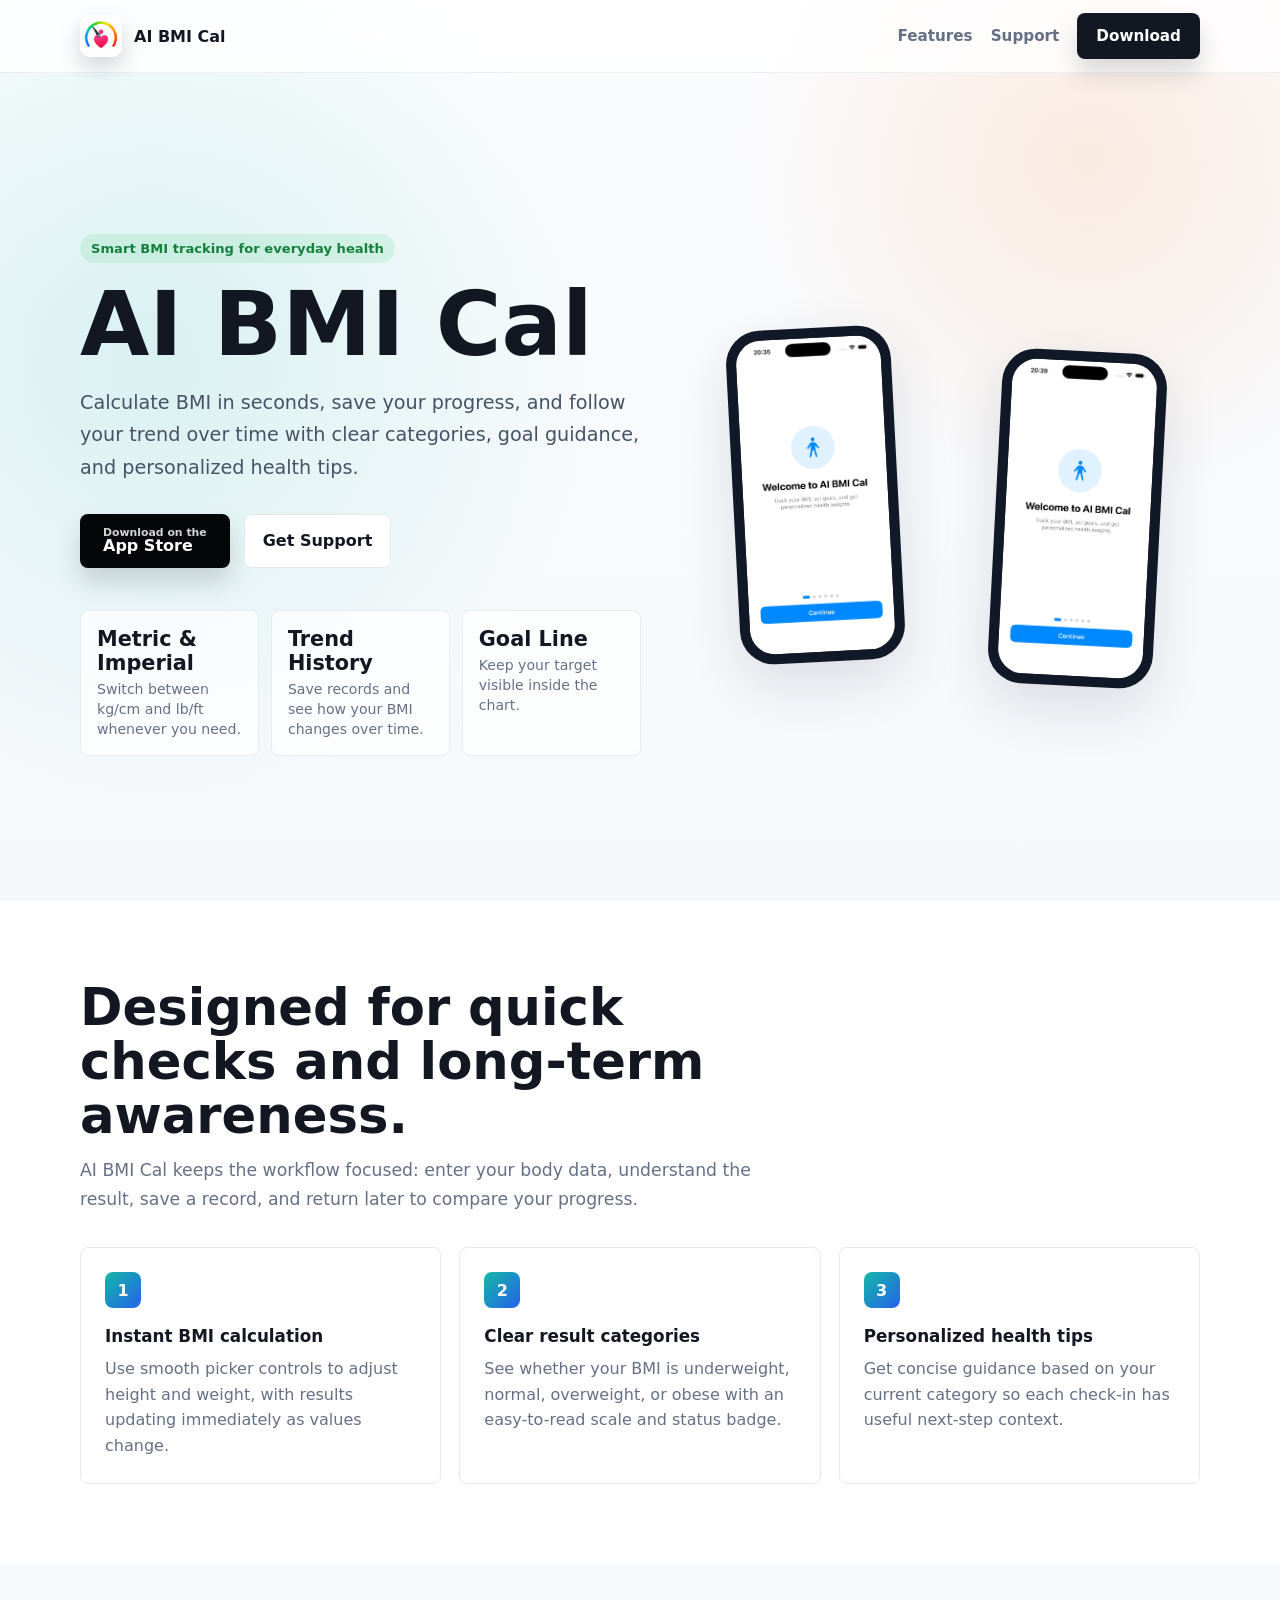
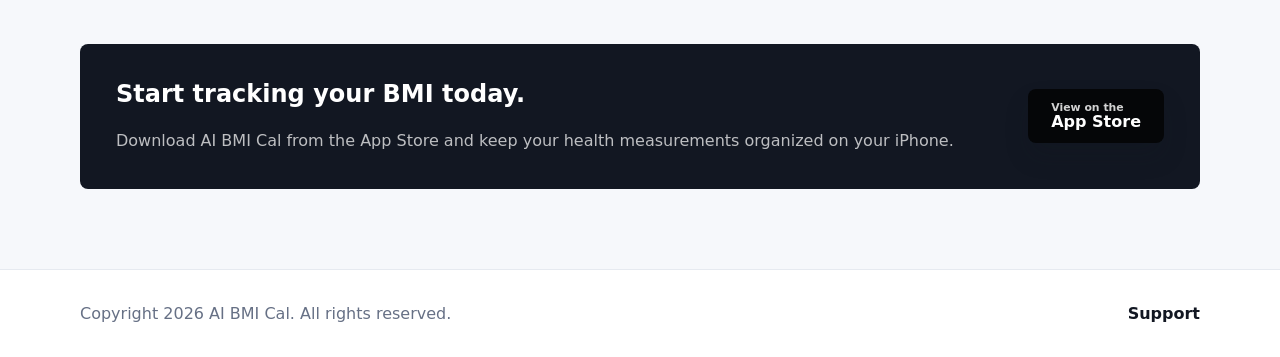
==== index.html @ 84063ee1 "first commit" ====
<!doctype html>
<html lang="en">
  <head>
    <meta charset="utf-8">
    <meta name="viewport" content="width=device-width, initial-scale=1">
    <meta name="description" content="AI BMI Cal helps you calculate BMI, track trends, set goals, and understand your weight changes with simple health insights.">
    <title>AI BMI Cal - BMI Calculator and Weight Trend Tracker</title>
    <link rel="stylesheet" href="styles.css">
  </head>
  <body>
    <header class="site-header">
      <nav class="nav" aria-label="Main navigation">
        <a class="brand" href="index.html">
          <img src="assets/app-icon.png" alt="AI BMI Cal app icon">
          <span>AI BMI Cal</span>
        </a>
        <div class="nav-links">
          <a href="#features">Features</a>
          <a href="support.html">Support</a>
          <a class="button" href="https://apps.apple.com/app/id6768542067" aria-label="Download AI BMI Cal on the App Store">Download</a>
        </div>
      </nav>
    </header>

    <main>
      <section class="hero">
        <div>
          <p class="eyebrow">Smart BMI tracking for everyday health</p>
          <h1>AI BMI Cal</h1>
          <p class="lead">
            Calculate BMI in seconds, save your progress, and follow your trend over time with clear categories, goal guidance, and personalized health tips.
          </p>
          <div class="actions">
            <a class="button store" href="https://apps.apple.com/app/id6768542067" aria-label="Download AI BMI Cal on the App Store">
              <span><small>Download on the</small>App Store</span>
            </a>
            <a class="button secondary" href="support.html">Get Support</a>
          </div>
          <div class="trust-row" aria-label="App highlights">
            <div class="metric">
              <strong>Metric & Imperial</strong>
              <span>Switch between kg/cm and lb/ft whenever you need.</span>
            </div>
            <div class="metric">
              <strong>Trend History</strong>
              <span>Save records and see how your BMI changes over time.</span>
            </div>
            <div class="metric">
              <strong>Goal Line</strong>
              <span>Keep your target visible inside the chart.</span>
            </div>
          </div>
        </div>
        <div class="phone-stage" aria-label="AI BMI Cal screenshots">
          <figure class="phone">
            <img src="assets/onboarding.png" alt="AI BMI Cal onboarding screen">
          </figure>
          <figure class="phone">
            <img src="assets/calculator.png" alt="AI BMI Cal BMI calculator screen">
          </figure>
        </div>
      </section>

      <section id="features" class="section">
        <div class="section-inner">
          <div class="section-heading">
            <h2>Designed for quick checks and long-term awareness.</h2>
            <p>AI BMI Cal keeps the workflow focused: enter your body data, understand the result, save a record, and return later to compare your progress.</p>
          </div>
          <div class="feature-grid">
            <article class="feature">
              <span class="icon-mark">1</span>
              <strong>Instant BMI calculation</strong>
              <p>Use smooth picker controls to adjust height and weight, with results updating immediately as values change.</p>
            </article>
            <article class="feature">
              <span class="icon-mark">2</span>
              <strong>Clear result categories</strong>
              <p>See whether your BMI is underweight, normal, overweight, or obese with an easy-to-read scale and status badge.</p>
            </article>
            <article class="feature">
              <span class="icon-mark">3</span>
              <strong>Personalized health tips</strong>
              <p>Get concise guidance based on your current category so each check-in has useful next-step context.</p>
            </article>
          </div>
        </div>
      </section>

      <section class="section alt">
        <div class="section-inner">
          <div class="cta-band">
            <div>
              <h2>Start tracking your BMI today.</h2>
              <p>Download AI BMI Cal from the App Store and keep your health measurements organized on your iPhone.</p>
            </div>
            <a class="button store" href="https://apps.apple.com/app/id6768542067" aria-label="Open AI BMI Cal on the App Store">
              <span><small>View on the</small>App Store</span>
            </a>
          </div>
        </div>
      </section>
    </main>

    <footer class="site-footer">
      <div class="footer-inner">
        <span>Copyright 2026 AI BMI Cal. All rights reserved.</span>
        <a href="support.html">Support</a>
      </div>
    </footer>
  </body>
</html>
---- styles.css ----
:root {
  color-scheme: light;
  --ink: #121722;
  --muted: #667085;
  --line: #e6eaf0;
  --paper: #ffffff;
  --soft: #f6f8fb;
  --green: #22c55e;
  --teal: #14b8a6;
  --blue: #2563eb;
  --orange: #f97316;
  --shadow: 0 20px 55px rgba(17, 24, 39, 0.12);
}

* {
  box-sizing: border-box;
}

html {
  scroll-behavior: smooth;
}

body {
  margin: 0;
  font-family: Inter, ui-sans-serif, system-ui, -apple-system, BlinkMacSystemFont, "Segoe UI", sans-serif;
  color: var(--ink);
  background:
    radial-gradient(circle at 12% 18%, rgba(20, 184, 166, 0.14), transparent 28rem),
    radial-gradient(circle at 85% 8%, rgba(249, 115, 22, 0.12), transparent 22rem),
    linear-gradient(180deg, #fbfcfe 0%, #eef3f8 100%);
}

a {
  color: inherit;
}

.site-header {
  position: sticky;
  top: 0;
  z-index: 10;
  border-bottom: 1px solid rgba(230, 234, 240, 0.74);
  background: rgba(255, 255, 255, 0.82);
  backdrop-filter: blur(18px);
}

.nav {
  width: min(1120px, calc(100% - 32px));
  min-height: 72px;
  margin: 0 auto;
  display: flex;
  align-items: center;
  justify-content: space-between;
  gap: 20px;
}

.brand {
  display: inline-flex;
  align-items: center;
  gap: 12px;
  text-decoration: none;
  font-weight: 800;
  letter-spacing: 0;
}

.brand img {
  width: 42px;
  height: 42px;
  border-radius: 10px;
  box-shadow: 0 10px 22px rgba(18, 23, 34, 0.18);
}

.nav-links {
  display: flex;
  align-items: center;
  gap: 18px;
  color: var(--muted);
  font-size: 0.95rem;
  font-weight: 650;
}

.nav-links a {
  text-decoration: none;
}

.button {
  display: inline-flex;
  align-items: center;
  justify-content: center;
  gap: 9px;
  min-height: 46px;
  padding: 0 18px;
  border-radius: 8px;
  border: 1px solid transparent;
  background: var(--ink);
  color: #fff;
  text-decoration: none;
  font-weight: 760;
  box-shadow: 0 14px 24px rgba(18, 23, 34, 0.16);
}

.button.secondary {
  background: var(--paper);
  color: var(--ink);
  border-color: var(--line);
  box-shadow: none;
}

.button.store {
  background: #050608;
  min-height: 54px;
  padding: 0 22px;
}

.button.store span {
  display: grid;
  line-height: 1.05;
  text-align: left;
}

.button.store small {
  font-size: 0.68rem;
  font-weight: 650;
  opacity: 0.82;
}

.hero {
  width: min(1120px, calc(100% - 32px));
  min-height: calc(100vh - 72px);
  margin: 0 auto;
  padding: 62px 0 46px;
  display: grid;
  grid-template-columns: minmax(0, 1.05fr) minmax(300px, 0.95fr);
  align-items: center;
  gap: 52px;
}

.eyebrow {
  display: inline-flex;
  width: fit-content;
  margin: 0 0 18px;
  padding: 7px 11px;
  border-radius: 999px;
  background: rgba(34, 197, 94, 0.12);
  color: #15803d;
  font-size: 0.82rem;
  font-weight: 760;
}

h1,
h2,
h3,
p {
  margin-top: 0;
}

h1 {
  max-width: 720px;
  margin-bottom: 20px;
  font-size: clamp(3rem, 7vw, 5.8rem);
  line-height: 0.96;
  letter-spacing: 0;
}

.lead {
  max-width: 650px;
  color: #465364;
  font-size: 1.2rem;
  line-height: 1.68;
}

.actions {
  display: flex;
  flex-wrap: wrap;
  gap: 14px;
  margin-top: 30px;
}

.trust-row {
  display: grid;
  grid-template-columns: repeat(3, minmax(0, 1fr));
  gap: 12px;
  margin-top: 42px;
  max-width: 650px;
}

.metric {
  padding: 16px;
  border-radius: 8px;
  background: rgba(255, 255, 255, 0.72);
  border: 1px solid rgba(230, 234, 240, 0.9);
}

.metric strong {
  display: block;
  font-size: 1.3rem;
  margin-bottom: 4px;
}

.metric span {
  color: var(--muted);
  font-size: 0.88rem;
  line-height: 1.35;
}

.phone-stage {
  display: grid;
  grid-template-columns: repeat(2, minmax(0, 1fr));
  gap: 18px;
  align-items: center;
}

.phone {
  border-radius: 34px;
  background: #111827;
  padding: 10px;
  box-shadow: var(--shadow);
  transform: rotate(-3deg);
}

.phone:nth-child(2) {
  margin-top: 62px;
  transform: rotate(3deg);
}

.phone img {
  display: block;
  width: 100%;
  border-radius: 25px;
  background: #fff;
}

.section {
  padding: 80px 0;
  background: var(--paper);
}

.section.alt {
  background: var(--soft);
}

.section-inner {
  width: min(1120px, calc(100% - 32px));
  margin: 0 auto;
}

.section-heading {
  max-width: 720px;
  margin-bottom: 34px;
}

.section-heading h2,
.support-hero h1 {
  margin-bottom: 14px;
  font-size: clamp(2rem, 4vw, 3.6rem);
  line-height: 1.05;
  letter-spacing: 0;
}

.section-heading p,
.support-hero p {
  color: var(--muted);
  font-size: 1.08rem;
  line-height: 1.65;
}

.feature-grid,
.support-grid {
  display: grid;
  grid-template-columns: repeat(3, minmax(0, 1fr));
  gap: 18px;
}

.feature,
.support-card,
.faq-item {
  border: 1px solid var(--line);
  border-radius: 8px;
  background: var(--paper);
  padding: 24px;
}

.feature strong,
.support-card strong,
.faq-item strong {
  display: block;
  margin-bottom: 10px;
  font-size: 1.05rem;
}

.feature p,
.support-card p,
.faq-item p {
  margin-bottom: 0;
  color: var(--muted);
  line-height: 1.6;
}

.icon-mark {
  display: inline-grid;
  place-items: center;
  width: 36px;
  height: 36px;
  margin-bottom: 18px;
  border-radius: 8px;
  color: #fff;
  font-weight: 900;
  background: linear-gradient(135deg, var(--teal), var(--blue));
}

.cta-band {
  display: grid;
  grid-template-columns: 1fr auto;
  gap: 24px;
  align-items: center;
  padding: 36px;
  border-radius: 8px;
  background: #121722;
  color: #fff;
}

.cta-band p {
  margin-bottom: 0;
  color: rgba(255, 255, 255, 0.72);
  line-height: 1.6;
}

.site-footer {
  padding: 34px 0;
  border-top: 1px solid var(--line);
  background: #fff;
  color: var(--muted);
}

.footer-inner {
  width: min(1120px, calc(100% - 32px));
  margin: 0 auto;
  display: flex;
  justify-content: space-between;
  gap: 20px;
  flex-wrap: wrap;
}

.footer-inner a {
  color: var(--ink);
  text-decoration: none;
  font-weight: 650;
}

.support-main {
  min-height: calc(100vh - 72px);
  padding: 70px 0 82px;
}

.support-hero {
  width: min(920px, calc(100% - 32px));
  margin: 0 auto 34px;
}

.support-grid,
.faq-list {
  width: min(920px, calc(100% - 32px));
  margin: 0 auto;
}

.support-grid {
  grid-template-columns: repeat(2, minmax(0, 1fr));
  margin-bottom: 22px;
}

.faq-list {
  display: grid;
  gap: 14px;
}

.contact {
  margin-top: 24px;
  padding: 24px;
  border-radius: 8px;
  background: #121722;
  color: #fff;
}

.contact p {
  color: rgba(255, 255, 255, 0.74);
}

@media (max-width: 840px) {
  .nav {
    min-height: 66px;
  }

  .nav-links {
    gap: 12px;
    font-size: 0.88rem;
  }

  .hero {
    grid-template-columns: 1fr;
    min-height: auto;
    padding-top: 42px;
  }

  .phone-stage {
    max-width: 560px;
  }

  .feature-grid,
  .support-grid,
  .trust-row {
    grid-template-columns: 1fr;
  }

  .cta-band {
    grid-template-columns: 1fr;
    padding: 26px;
  }
}

@media (max-width: 560px) {
  .nav {
    width: min(100% - 24px, 1120px);
  }

  .brand span {
    display: none;
  }

  .hero,
  .section-inner,
  .support-hero,
  .support-grid,
  .faq-list,
  .footer-inner {
    width: min(100% - 24px, 1120px);
  }

  h1 {
    font-size: 3rem;
  }

  .lead {
    font-size: 1.05rem;
  }

  .phone-stage {
    grid-template-columns: 1fr 1fr;
    gap: 10px;
  }

  .phone {
    border-radius: 24px;
    padding: 7px;
  }

  .phone img {
    border-radius: 18px;
  }
}
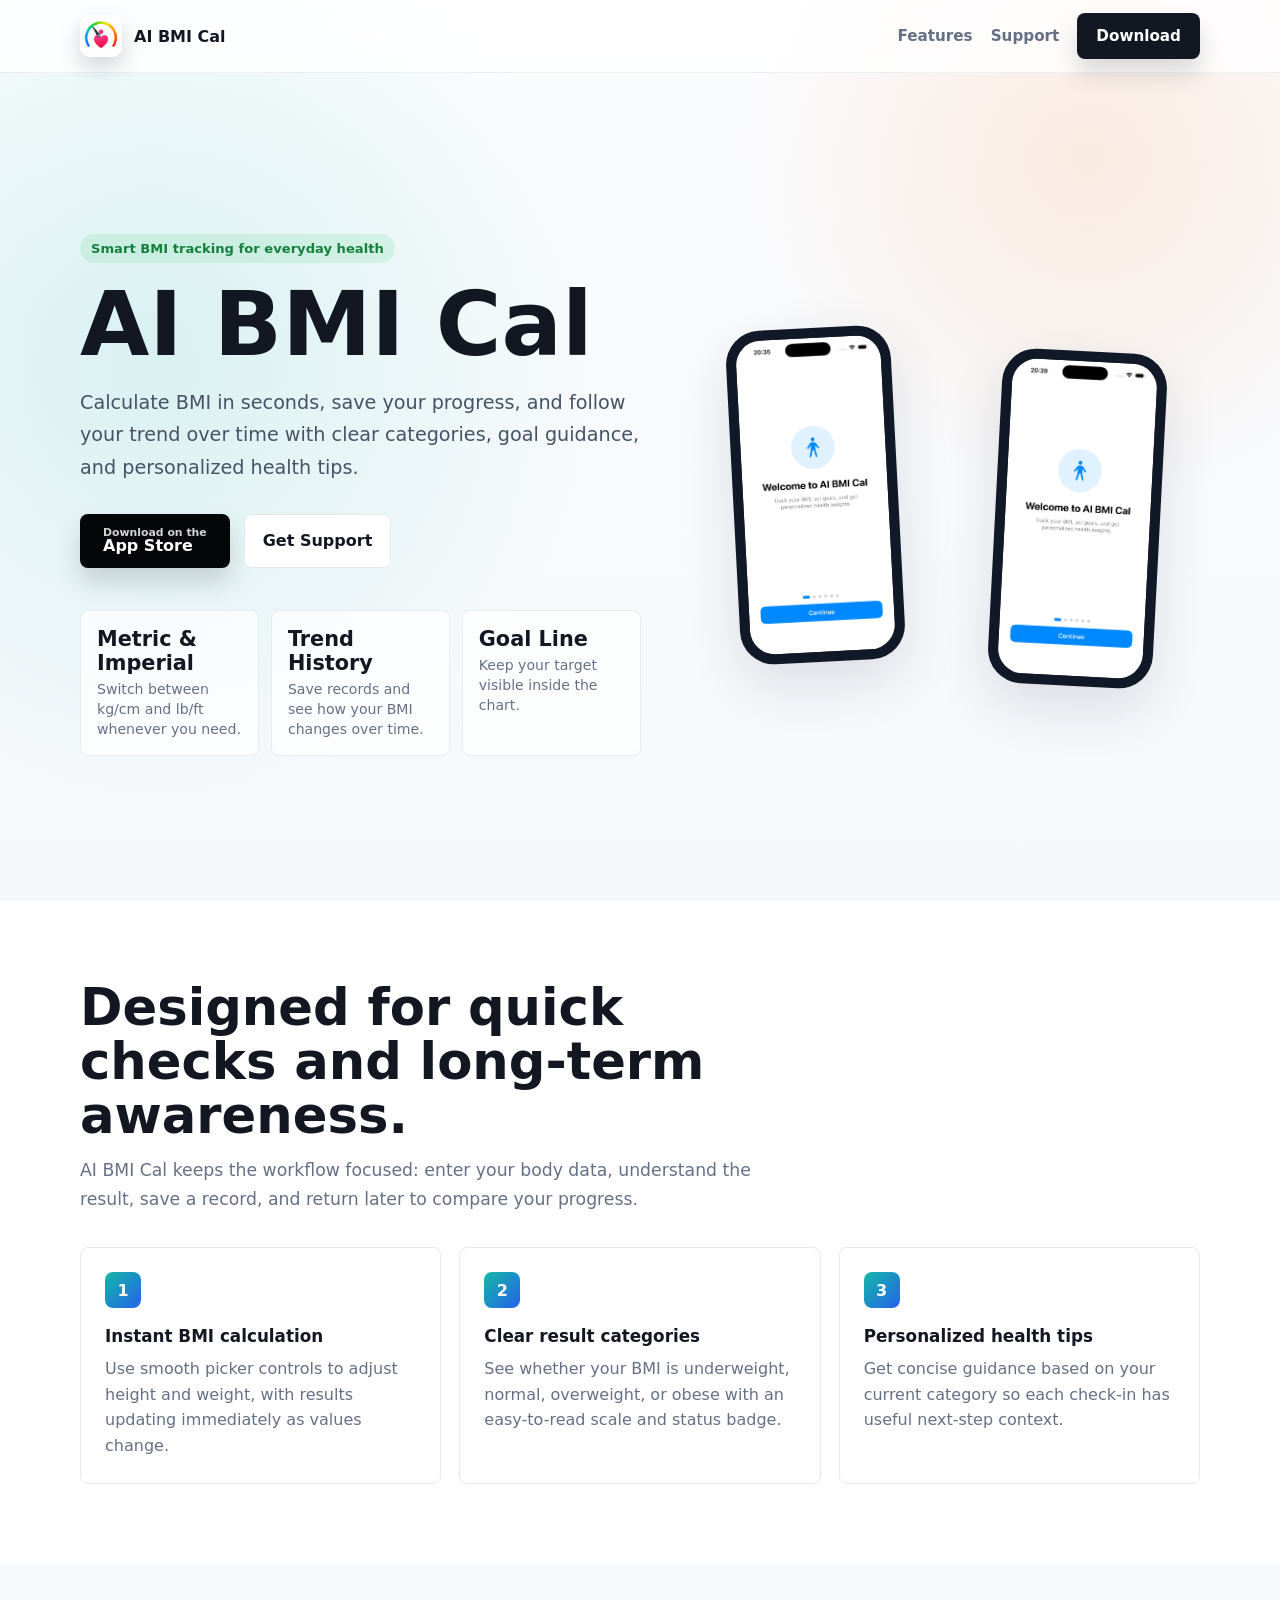
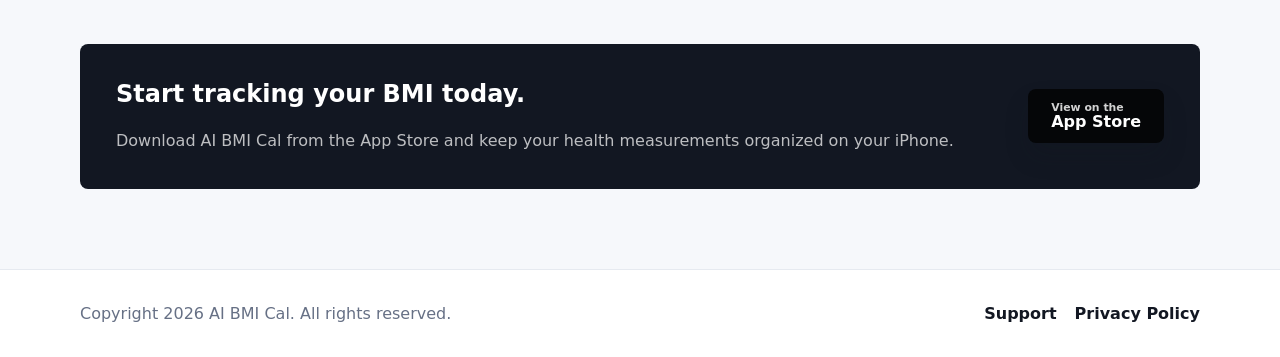
==== commit 251be573: "add privacy.html" ====
--- a/index.html
+++ b/index.html
@@ -105,7 +105,10 @@
     <footer class="site-footer">
       <div class="footer-inner">
         <span>Copyright 2026 AI BMI Cal. All rights reserved.</span>
-        <a href="support.html">Support</a>
+        <span class="footer-links">
+          <a href="support.html">Support</a>
+          <a href="privacy.html">Privacy Policy</a>
+        </span>
       </div>
     </footer>
   </body>
--- a/styles.css
+++ b/styles.css
@@ -346,6 +346,12 @@
   font-weight: 650;
 }
 
+.footer-links {
+  display: inline-flex;
+  gap: 18px;
+  flex-wrap: wrap;
+}
+
 .support-main {
   min-height: calc(100vh - 72px);
   padding: 70px 0 82px;
@@ -360,6 +366,20 @@
 .faq-list {
   width: min(920px, calc(100% - 32px));
   margin: 0 auto;
+}
+
+.privacy-list {
+  width: min(920px, calc(100% - 32px));
+  margin: 0 auto;
+  display: grid;
+  gap: 14px;
+}
+
+.updated-date {
+  margin-top: 18px;
+  font-size: 0.95rem;
+  font-weight: 700;
+  color: var(--ink);
 }
 
 .support-grid {
@@ -430,6 +450,7 @@
   .support-hero,
   .support-grid,
   .faq-list,
+  .privacy-list,
   .footer-inner {
     width: min(100% - 24px, 1120px);
   }
